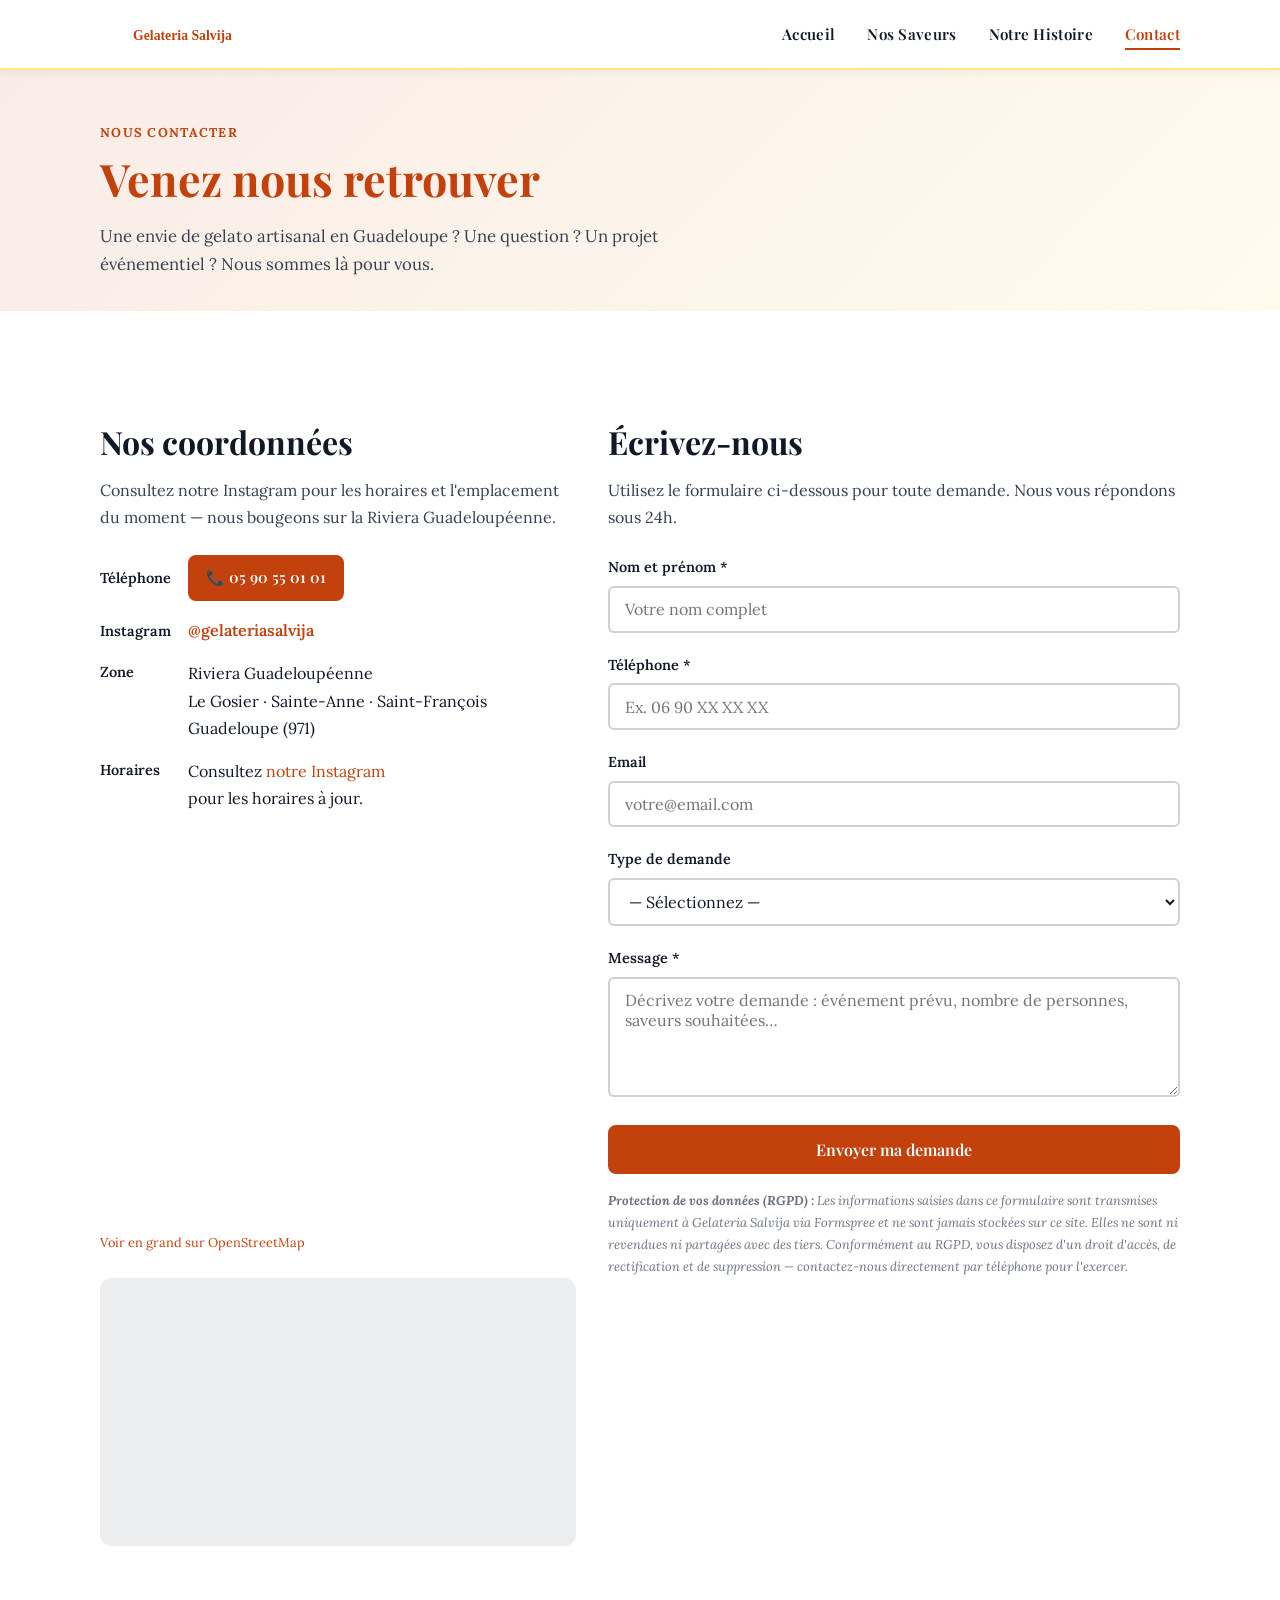
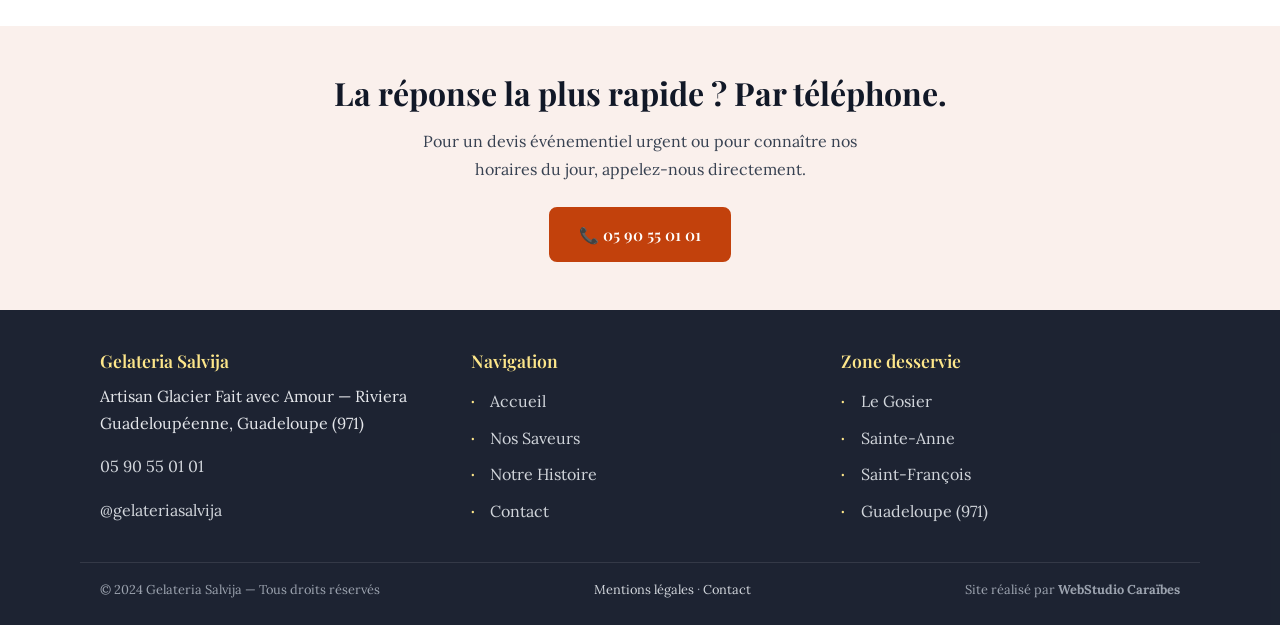
==== contact.html @ 95bf2214 "Gelateria Salvija site — HTML/CSS/assets - Correct site content extracted from WebBuilder deliverabl" ====
<!DOCTYPE html>
<html lang="fr">
<head>
  <meta charset="UTF-8">
  <meta name="viewport" content="width=device-width, initial-scale=1.0">
  <title>Contact — Gelateria Salvija | Gelato Artisanal Guadeloupe</title>
  <meta name="description" content="Contactez Gelateria Salvija pour une visite, un devis événementiel ou toute question. Appelez le 05 90 55 01 01 — Riviera Guadeloupéenne.">
  <link rel="canonical" href="https://gelateria-salvija.pages.dev/contact.html">
  <meta name="robots" content="index, follow">

  <!-- Open Graph -->
  <meta property="og:type" content="website">
  <meta property="og:site_name" content="Gelateria Salvija">
  <meta property="og:url" content="https://gelateria-salvija.pages.dev/contact.html">
  <meta property="og:title" content="Contact — Gelateria Salvija | Gelato Artisanal Guadeloupe">
  <meta property="og:description" content="Contactez Gelateria Salvija pour une visite, un devis événementiel ou toute question. Appelez le 05 90 55 01 01.">
  <meta property="og:image" content="https://gelateria-salvija.pages.dev/assets/og-placeholder.svg">
  <meta property="og:locale" content="fr_FR">

  <!-- Twitter Card -->
  <meta name="twitter:card" content="summary_large_image">
  <meta name="twitter:title" content="Contact — Gelateria Salvija | Gelato Artisanal Guadeloupe">
  <meta name="twitter:description" content="Contactez Gelateria Salvija pour une visite ou un devis événementiel.">
  <meta name="twitter:image" content="https://gelateria-salvija.pages.dev/assets/og-placeholder.svg">

  <!-- PWA -->
  <link rel="manifest" href="/manifest.webmanifest">
  <meta name="theme-color" content="#C2410C">

  <link rel="stylesheet" href="/assets/style.css">
</head>
<body>

  <header>
    <div class="header-inner">
      <a href="/" class="logo-link" aria-label="Gelateria Salvija — Accueil">
        <img src="/assets/logo.svg" alt="Gelateria Salvija" width="200" height="44">
      </a>
      <nav aria-label="Navigation principale">
        <ul>
          <li><a href="/">Accueil</a></li>
          <li><a href="/saveurs.html">Nos Saveurs</a></li>
          <li><a href="/a-propos.html">Notre Histoire</a></li>
          <li><a href="/contact.html" aria-current="page">Contact</a></li>
        </ul>
      </nav>
    </div>
  </header>

  <main>

    <!-- Page Hero -->
    <section class="page-hero" aria-labelledby="contact-h1">
      <div class="container">
        <p class="section-tag">Nous contacter</p>
        <h1 id="contact-h1">Venez nous retrouver</h1>
        <p style="max-width:620px; font-size:1.05rem; color:#374151; margin-top:1rem;">Une envie de gelato artisanal en Guadeloupe ? Une question ? Un projet événementiel ? Nous sommes là pour vous.</p>
      </div>
    </section>

    <!-- Contact principal -->
    <section aria-labelledby="coordonnees-h2">
      <div class="container">
        <div class="contact-grid">

          <!-- Infos -->
          <div class="contact-info">
            <h2 id="coordonnees-h2">Nos coordonnées</h2>
            <p style="color:#374151; margin-bottom:1.5rem;">Consultez notre Instagram pour les horaires et l'emplacement du moment — nous bougeons sur la Riviera Guadeloupéenne.</p>

            <div class="contact-item">
              <span class="contact-label">Téléphone</span>
              <a href="tel:0590550101" class="btn btn-primary" style="padding:0.5rem 1rem; font-size:0.95rem;">📞 05 90 55 01 01</a>
            </div>

            <div class="contact-item" style="margin-top:1rem;">
              <span class="contact-label">Instagram</span>
              <a href="https://www.instagram.com/gelateriasalvija/" rel="noopener nofollow" target="_blank" style="font-weight:600;">@gelateriasalvija</a>
            </div>

            <div class="contact-item" style="margin-top:1rem; align-items:flex-start;">
              <span class="contact-label">Zone</span>
              <span>Riviera Guadeloupéenne<br>Le Gosier · Sainte-Anne · Saint-François<br>Guadeloupe (971)</span>
            </div>

            <div class="contact-item" style="margin-top:1rem; align-items:flex-start;">
              <span class="contact-label">Horaires</span>
              <span>Consultez <a href="https://www.instagram.com/gelateriasalvija/" rel="noopener nofollow" target="_blank">notre Instagram</a><br>pour les horaires à jour.</span>
            </div>

            <!-- Map -->
            <div class="map-container" style="margin-top:2rem;">
              <iframe
                src="https://www.openstreetmap.org/export/embed.html?bbox=-61.45%2C16.17%2C-61.28%2C16.30&layer=mapnik"
                title="Carte Riviera Guadeloupéenne — Gelateria Salvija"
                loading="lazy"
                allowfullscreen
                aria-label="Carte OpenStreetMap centrée sur la Riviera Guadeloupéenne"
              ></iframe>
            </div>
            <p style="font-size:0.8rem; color:#9CA3AF; margin-top:0.5rem;">
              <a href="https://www.openstreetmap.org/#map=12/16.235/-61.370" rel="noopener nofollow" target="_blank">Voir en grand sur OpenStreetMap</a>
            </p>

            <div class="visual-placeholder" data-slot="contact-1" data-aspect="16:9" data-tone="muted" role="presentation" style="margin-top:1.5rem;"></div>
          </div>

          <!-- Formulaire -->
          <div>
            <h2>Écrivez-nous</h2>
            <p style="color:#374151; margin-bottom:1.5rem;">Utilisez le formulaire ci-dessous pour toute demande. Nous vous répondons sous 24h.</p>

            <form action="https://formspree.io/f/{ID_PLACEHOLDER}" method="POST" novalidate>
              <div class="form-group">
                <label for="nom">Nom et prénom <span aria-hidden="true">*</span></label>
                <input type="text" id="nom" name="nom" autocomplete="name" required placeholder="Votre nom complet">
              </div>

              <div class="form-group">
                <label for="telephone">Téléphone <span aria-hidden="true">*</span></label>
                <input type="tel" id="telephone" name="telephone" autocomplete="tel" required placeholder="Ex. 06 90 XX XX XX">
              </div>

              <div class="form-group">
                <label for="email">Email</label>
                <input type="email" id="email" name="email" autocomplete="email" placeholder="votre@email.com">
              </div>

              <div class="form-group">
                <label for="type-demande">Type de demande</label>
                <select id="type-demande" name="type_demande">
                  <option value="">— Sélectionnez —</option>
                  <option value="visite">Visite &amp; dégustation</option>
                  <option value="evenementiel">Devis événementiel</option>
                  <option value="information">Renseignement général</option>
                  <option value="autre">Autre</option>
                </select>
              </div>

              <div class="form-group">
                <label for="message">Message <span aria-hidden="true">*</span></label>
                <textarea id="message" name="message" required placeholder="Décrivez votre demande : événement prévu, nombre de personnes, saveurs souhaitées…"></textarea>
              </div>

              <button type="submit" class="btn btn-primary" style="width:100%;">Envoyer ma demande</button>

              <p class="rgpd-note">
                <strong>Protection de vos données (RGPD) :</strong> Les informations saisies dans ce formulaire sont transmises uniquement à Gelateria Salvija via Formspree et ne sont jamais stockées sur ce site. Elles ne sont ni revendues ni partagées avec des tiers. Conformément au RGPD, vous disposez d'un droit d'accès, de rectification et de suppression — contactez-nous directement par téléphone pour l'exercer.
              </p>
            </form>
          </div>

        </div>
      </div>
    </section>

    <!-- CTA téléphone -->
    <section style="text-align:center; background: color-mix(in srgb, var(--color-primary) 8%, var(--color-bg)); padding: 3rem 0;">
      <div class="container">
        <h2>La réponse la plus rapide ? Par téléphone.</h2>
        <p style="max-width:480px; margin:0 auto 1.5rem; color:#374151;">Pour un devis événementiel urgent ou pour connaître nos horaires du jour, appelez-nous directement.</p>
        <a href="tel:0590550101" class="btn btn-primary">📞 05 90 55 01 01</a>
      </div>
    </section>

  </main>

  <footer>
    <div class="footer-inner">
      <div>
        <h3>Gelateria Salvija</h3>
        <p>Artisan Glacier Fait avec Amour — Riviera Guadeloupéenne, Guadeloupe (971)</p>
        <p style="margin-top:0.75rem;"><a href="tel:0590550101">05 90 55 01 01</a></p>
        <p><a href="https://www.instagram.com/gelateriasalvija/" rel="noopener nofollow" target="_blank">@gelateriasalvija</a></p>
      </div>
      <div>
        <h3>Navigation</h3>
        <ul>
          <li><a href="/">Accueil</a></li>
          <li><a href="/saveurs.html">Nos Saveurs</a></li>
          <li><a href="/a-propos.html">Notre Histoire</a></li>
          <li><a href="/contact.html">Contact</a></li>
        </ul>
      </div>
      <div>
        <h3>Zone desservie</h3>
        <ul>
          <li>Le Gosier</li>
          <li>Sainte-Anne</li>
          <li>Saint-François</li>
          <li>Guadeloupe (971)</li>
        </ul>
      </div>
    </div>
    <div class="footer-bottom">
      <span>© 2024 Gelateria Salvija — Tous droits réservés</span>
      <span><a href="/mentions-legales.html">Mentions légales</a> · <a href="/contact.html">Contact</a></span>
      <span>Site réalisé par <strong>WebStudio Caraïbes</strong></span>
    </div>
  </footer>

</body>
</html>
---- assets/style.css ----
@import url('https://fonts.googleapis.com/css2?family=Playfair+Display:wght@400;600;700&family=Lora:wght@400;500&display=swap');
@import url('tokens.css');

/* ===== Reset & Base ===== */
*, *::before, *::after { box-sizing: border-box; margin: 0; padding: 0; }

html { font-size: 16px; scroll-behavior: smooth; }

body {
  font-family: var(--font-body);
  color: var(--color-text);
  background: var(--color-bg);
  line-height: 1.7;
}

img { max-width: 100%; display: block; }
a { color: var(--color-primary); text-decoration: none; }
a:hover { text-decoration: underline; }
a:focus-visible { outline: 3px solid var(--color-primary); outline-offset: 3px; border-radius: 2px; }

/* ===== Visual Placeholder ===== */
.visual-placeholder {
  display: block;
  width: 100%;
  border-radius: 12px;
  aspect-ratio: 16 / 9;
  background:
    linear-gradient(
      135deg,
      color-mix(in srgb, var(--color-primary) 22%, var(--color-bg)) 0%,
      color-mix(in srgb, var(--color-primary) 10%, var(--color-bg)) 55%,
      color-mix(in srgb, var(--color-secondary) 18%, var(--color-bg)) 100%
    );
}
.visual-placeholder[data-aspect="4:3"]  { aspect-ratio: 4 / 3; }
.visual-placeholder[data-aspect="1:1"]  { aspect-ratio: 1 / 1; }
.visual-placeholder[data-aspect="3:4"]  { aspect-ratio: 3 / 4; }
.visual-placeholder[data-aspect="21:9"] { aspect-ratio: 21 / 9; }

.visual-placeholder[data-tone="secondary"] {
  background:
    linear-gradient(
      135deg,
      color-mix(in srgb, var(--color-secondary) 22%, var(--color-bg)) 0%,
      color-mix(in srgb, var(--color-secondary) 10%, var(--color-bg)) 55%,
      color-mix(in srgb, var(--color-primary) 16%, var(--color-bg)) 100%
    );
}
.visual-placeholder[data-tone="accent"] {
  background:
    linear-gradient(
      135deg,
      color-mix(in srgb, var(--color-accent, var(--color-primary)) 22%, var(--color-bg)) 0%,
      color-mix(in srgb, var(--color-primary) 12%, var(--color-bg)) 60%,
      color-mix(in srgb, var(--color-secondary) 16%, var(--color-bg)) 100%
    );
}
.visual-placeholder[data-tone="muted"] {
  background: color-mix(in srgb, var(--color-text) 8%, var(--color-bg));
}

/* ===== Typography ===== */
h1, h2, h3, h4 { font-family: var(--font-display); line-height: 1.2; }

h1 { font-size: clamp(1.8rem, 5vw, 2.8rem); font-weight: 700; color: var(--color-primary); }
h2 { font-size: clamp(1.4rem, 4vw, 2rem); font-weight: 700; color: var(--color-text); margin-bottom: 1rem; }
h3 { font-size: clamp(1.1rem, 3vw, 1.4rem); font-weight: 600; color: var(--color-primary); margin-bottom: 0.5rem; }
h4 { font-size: 1rem; font-weight: 600; color: var(--color-text); margin-bottom: 0.4rem; }

p { margin-bottom: 1rem; }
p:last-child { margin-bottom: 0; }

ul { list-style: none; padding: 0; }
ul li { padding: 0.3rem 0; padding-left: 1.2rem; position: relative; }
ul li::before { content: "·"; position: absolute; left: 0; color: var(--color-primary); font-weight: 700; }

blockquote {
  border-left: 4px solid var(--color-secondary);
  padding: 1rem 1.2rem;
  margin: 1.5rem 0;
  background: color-mix(in srgb, var(--color-secondary) 15%, var(--color-bg));
  border-radius: 0 8px 8px 0;
  font-style: italic;
  color: #374151;
}
blockquote p { margin-bottom: 0; }
blockquote + p { margin-top: 0.5rem; font-size: 0.9rem; color: #6B7280; }

/* ===== Layout ===== */
.container { width: 100%; max-width: 1120px; margin: 0 auto; padding: 0 1.25rem; }

section { padding: 3.5rem 0; }

/* ===== Header & Navigation ===== */
header {
  position: sticky;
  top: 0;
  z-index: 100;
  background: var(--color-bg);
  border-bottom: 2px solid var(--color-secondary);
  box-shadow: 0 2px 8px rgba(0,0,0,0.06);
}

.header-inner {
  display: flex;
  align-items: center;
  justify-content: space-between;
  padding: 0.75rem 1.25rem;
  max-width: 1120px;
  margin: 0 auto;
}

.logo-link { display: flex; align-items: center; }
.logo-link img { height: 44px; width: auto; }

nav[aria-label="Navigation principale"] ul {
  display: flex;
  gap: 2rem;
  list-style: none;
}
nav[aria-label="Navigation principale"] ul li { padding: 0; }
nav[aria-label="Navigation principale"] ul li::before { display: none; }
nav[aria-label="Navigation principale"] a {
  font-family: var(--font-display);
  font-weight: 600;
  font-size: 0.95rem;
  color: var(--color-text);
  letter-spacing: 0.02em;
  padding: 0.3rem 0;
  border-bottom: 2px solid transparent;
  transition: color 0.2s, border-color 0.2s;
}
nav[aria-label="Navigation principale"] a:hover,
nav[aria-label="Navigation principale"] a[aria-current="page"] {
  color: var(--color-primary);
  border-bottom-color: var(--color-primary);
  text-decoration: none;
}

/* ===== Hero ===== */
.hero {
  padding: 3rem 0 2.5rem;
  background: linear-gradient(
    160deg,
    color-mix(in srgb, var(--color-secondary) 20%, var(--color-bg)) 0%,
    var(--color-bg) 60%
  );
}
.hero-content { max-width: 700px; }
.hero h1 { margin-bottom: 1.25rem; }
.hero-meta {
  display: flex;
  align-items: center;
  gap: 0.75rem;
  margin-bottom: 1.25rem;
  flex-wrap: wrap;
}
.hero-badge {
  display: inline-flex;
  align-items: center;
  gap: 0.4rem;
  background: var(--color-secondary);
  color: var(--color-text);
  padding: 0.35rem 0.9rem;
  border-radius: 999px;
  font-size: 0.88rem;
  font-weight: 600;
}
.hero p { font-size: 1.05rem; color: #374151; margin-bottom: 1.5rem; }
.hero .cta-group { display: flex; flex-direction: column; gap: 0.75rem; }

/* ===== Buttons ===== */
.btn {
  display: inline-block;
  padding: 0.75rem 1.75rem;
  border-radius: 8px;
  font-family: var(--font-display);
  font-weight: 600;
  font-size: 1rem;
  cursor: pointer;
  border: 2px solid transparent;
  transition: background 0.2s, color 0.2s, border-color 0.2s;
  text-align: center;
}
.btn-primary {
  background: var(--color-primary);
  color: #fff;
  border-color: var(--color-primary);
}
.btn-primary:hover { background: #a33309; border-color: #a33309; text-decoration: none; color: #fff; }
.btn-secondary {
  background: transparent;
  color: var(--color-primary);
  border-color: var(--color-primary);
}
.btn-secondary:hover { background: var(--color-primary); color: #fff; text-decoration: none; }

/* ===== Cards grid ===== */
.cards-grid {
  display: grid;
  grid-template-columns: 1fr;
  gap: 1.5rem;
  margin-top: 2rem;
}

.card {
  background: var(--color-bg);
  border: 1px solid color-mix(in srgb, var(--color-text) 10%, var(--color-bg));
  border-radius: 12px;
  padding: 1.5rem;
  box-shadow: 0 2px 8px rgba(0,0,0,0.06);
}
.card h3 { margin-bottom: 0.75rem; }

/* ===== Section titles ===== */
.section-header { margin-bottom: 2rem; }
.section-tag {
  display: inline-block;
  font-size: 0.8rem;
  font-weight: 700;
  text-transform: uppercase;
  letter-spacing: 0.1em;
  color: var(--color-primary);
  margin-bottom: 0.5rem;
}

/* ===== Highlight band ===== */
.band {
  background: linear-gradient(
    135deg,
    color-mix(in srgb, var(--color-secondary) 30%, var(--color-bg)) 0%,
    color-mix(in srgb, var(--color-primary) 8%, var(--color-bg)) 100%
  );
  padding: 3rem 0;
}

/* ===== Steps ===== */
.steps { display: flex; flex-direction: column; gap: 1.5rem; margin-top: 2rem; }
.step { display: flex; gap: 1.25rem; align-items: flex-start; }
.step-num {
  flex-shrink: 0;
  width: 2.5rem;
  height: 2.5rem;
  border-radius: 50%;
  background: var(--color-primary);
  color: #fff;
  font-family: var(--font-display);
  font-weight: 700;
  font-size: 1rem;
  display: flex;
  align-items: center;
  justify-content: center;
}
.step-body h3 { margin-bottom: 0.3rem; font-size: 1rem; }
.step-body p { font-size: 0.95rem; color: #374151; margin: 0; }

/* ===== Reviews ===== */
.reviews-grid { display: grid; grid-template-columns: 1fr; gap: 1.25rem; margin-top: 2rem; }
.review-card {
  background: var(--color-bg);
  border: 1px solid color-mix(in srgb, var(--color-secondary) 50%, transparent);
  border-radius: 10px;
  padding: 1.25rem;
  box-shadow: 0 1px 4px rgba(0,0,0,0.05);
}
.review-stars { display: flex; gap: 3px; margin-bottom: 0.5rem; }
.star { fill: #F59E0B; }
.review-text { font-style: italic; font-size: 0.95rem; margin-bottom: 0.75rem; color: #374151; }
.review-author { font-size: 0.85rem; font-weight: 600; color: #6B7280; }

/* ===== FAQ ===== */
.faq-list { display: flex; flex-direction: column; gap: 1rem; margin-top: 2rem; }
.faq-item {
  border: 1px solid color-mix(in srgb, var(--color-text) 12%, var(--color-bg));
  border-radius: 8px;
  overflow: hidden;
}
.faq-q {
  padding: 1rem 1.25rem;
  font-family: var(--font-display);
  font-weight: 600;
  font-size: 1rem;
  color: var(--color-text);
  background: color-mix(in srgb, var(--color-secondary) 10%, var(--color-bg));
}
.faq-a {
  padding: 1rem 1.25rem;
  font-size: 0.95rem;
  color: #374151;
  border-top: 1px solid color-mix(in srgb, var(--color-text) 10%, var(--color-bg));
}

/* ===== Contact / Forms ===== */
.contact-grid { display: grid; grid-template-columns: 1fr; gap: 2rem; margin-top: 2rem; }
.contact-info h3 { margin-bottom: 1rem; }
.contact-item {
  display: flex;
  align-items: baseline;
  gap: 0.5rem;
  margin-bottom: 0.75rem;
}
.contact-label { font-weight: 600; min-width: 80px; font-size: 0.9rem; }

.map-container { border-radius: 12px; overflow: hidden; margin-top: 1.5rem; }
.map-container iframe { display: block; width: 100%; height: 300px; border: 0; }

.form-group { margin-bottom: 1.25rem; }
.form-group label { display: block; font-weight: 600; font-size: 0.9rem; margin-bottom: 0.4rem; }
.form-group input,
.form-group select,
.form-group textarea {
  width: 100%;
  padding: 0.7rem 0.9rem;
  border: 2px solid color-mix(in srgb, var(--color-text) 20%, var(--color-bg));
  border-radius: 6px;
  font-family: var(--font-body);
  font-size: 1rem;
  color: var(--color-text);
  background: var(--color-bg);
  transition: border-color 0.2s;
}
.form-group input:focus,
.form-group select:focus,
.form-group textarea:focus {
  outline: none;
  border-color: var(--color-primary);
}
.form-group textarea { resize: vertical; min-height: 120px; }
.rgpd-note { font-size: 0.8rem; color: #6B7280; margin-top: 1rem; font-style: italic; }

/* ===== Footer ===== */
footer {
  background: color-mix(in srgb, var(--color-text) 95%, transparent);
  color: #E5E7EB;
  padding: 2.5rem 0 1.5rem;
}
.footer-inner {
  max-width: 1120px;
  margin: 0 auto;
  padding: 0 1.25rem;
  display: grid;
  grid-template-columns: 1fr;
  gap: 2rem;
}
footer h3 { color: var(--color-secondary); font-size: 1.1rem; margin-bottom: 0.75rem; }
footer a { color: #D1D5DB; }
footer a:hover { color: var(--color-secondary); }
footer ul li::before { color: var(--color-secondary); }
footer ul li { color: #D1D5DB; }
.footer-bottom {
  max-width: 1120px;
  margin: 2rem auto 0;
  padding: 1rem 1.25rem 0;
  border-top: 1px solid rgba(255,255,255,0.1);
  display: flex;
  flex-direction: column;
  gap: 0.5rem;
  font-size: 0.8rem;
  color: #9CA3AF;
}

/* ===== Page Hero (inner pages) ===== */
.page-hero {
  background: linear-gradient(
    135deg,
    color-mix(in srgb, var(--color-primary) 10%, var(--color-bg)) 0%,
    color-mix(in srgb, var(--color-secondary) 15%, var(--color-bg)) 100%
  );
  padding: 3rem 0 2rem;
}

/* ===== Saveurs specific ===== */
.saveurs-category { margin-bottom: 2.5rem; }
.saveur-tag {
  display: inline-block;
  background: var(--color-secondary);
  color: var(--color-text);
  padding: 0.2rem 0.75rem;
  border-radius: 999px;
  font-size: 0.78rem;
  font-weight: 700;
  text-transform: uppercase;
  letter-spacing: 0.05em;
  margin-bottom: 0.75rem;
}
.bestseller {
  display: inline-block;
  background: var(--color-primary);
  color: #fff;
  font-size: 0.72rem;
  font-weight: 700;
  padding: 0.1rem 0.5rem;
  border-radius: 4px;
  margin-left: 0.4rem;
  vertical-align: middle;
}

/* ===== Tablet ===== */
@media (min-width: 640px) {
  .hero .cta-group { flex-direction: row; }
  .cards-grid { grid-template-columns: repeat(2, 1fr); }
  .reviews-grid { grid-template-columns: repeat(2, 1fr); }
  .footer-inner { grid-template-columns: repeat(2, 1fr); }
  .steps { flex-direction: column; }
}

/* ===== Desktop ===== */
@media (min-width: 1024px) {
  section { padding: 5rem 0; }
  .hero { padding: 5rem 0 4rem; }
  .cards-grid { grid-template-columns: repeat(3, 1fr); }
  .reviews-grid { grid-template-columns: repeat(3, 1fr); }
  .contact-grid { grid-template-columns: 1fr 1.2fr; }
  .footer-inner { grid-template-columns: repeat(3, 1fr); }
  .footer-bottom { flex-direction: row; justify-content: space-between; }
  .map-container iframe { height: 380px; }
  .steps { display: grid; grid-template-columns: repeat(3, 1fr); }
  .step { flex-direction: column; align-items: center; text-align: center; }
}
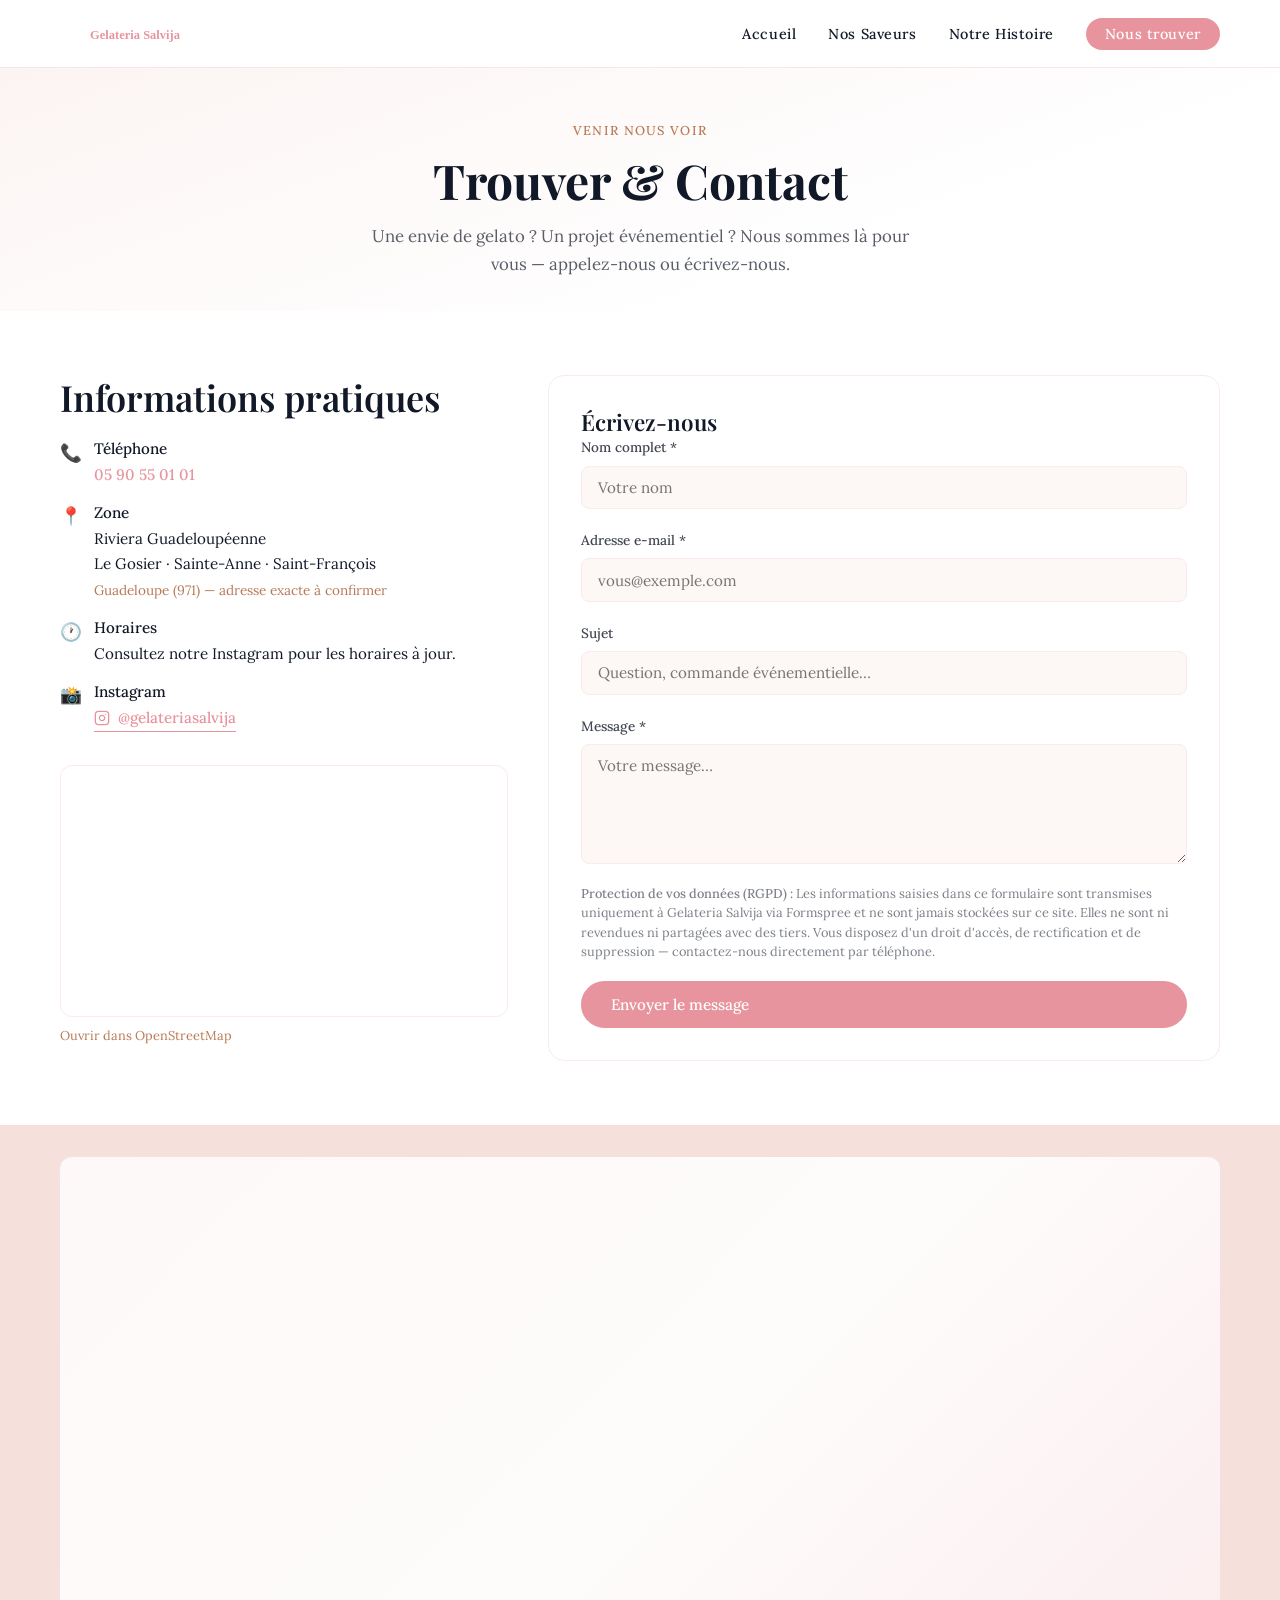
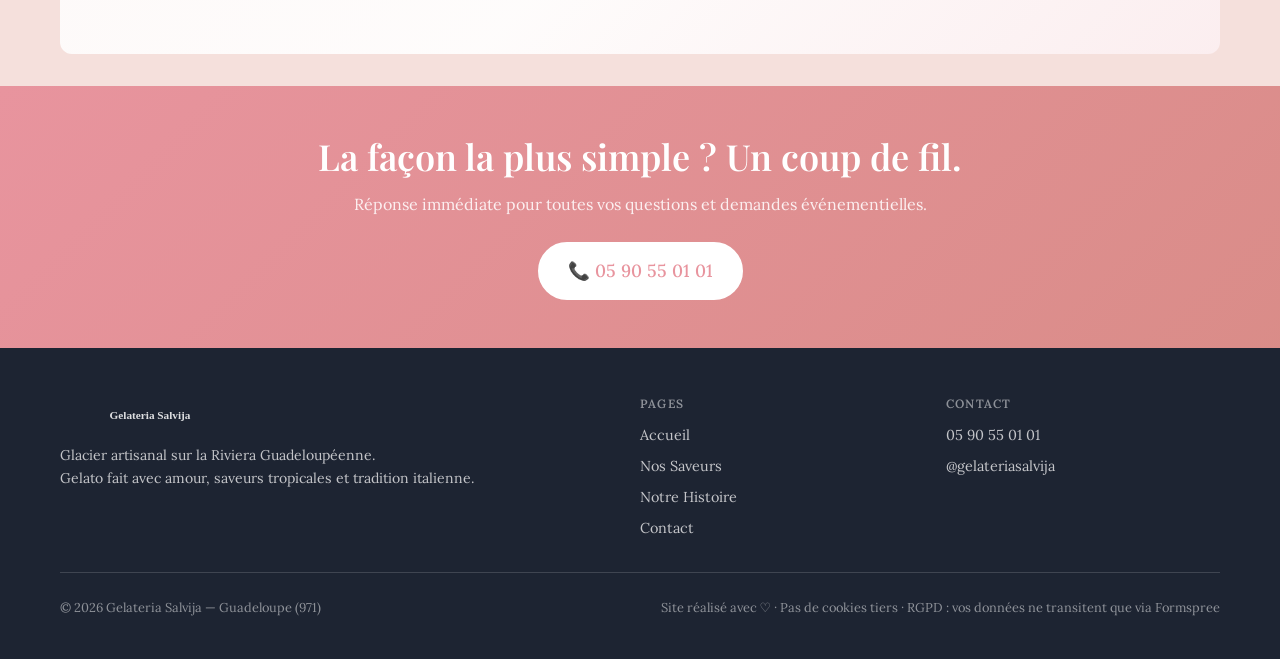
==== commit e128b639: "Déploie refonte DA rose poudré — Gelateria Salvija - Palette rose/pink: #E8949E (primary), #F5E0DC (" ====
--- a/contact.html
+++ b/contact.html
@@ -3,150 +3,195 @@
 <head>
   <meta charset="UTF-8">
   <meta name="viewport" content="width=device-width, initial-scale=1.0">
-  <title>Contact — Gelateria Salvija | Gelato Artisanal Guadeloupe</title>
-  <meta name="description" content="Contactez Gelateria Salvija pour une visite, un devis événementiel ou toute question. Appelez le 05 90 55 01 01 — Riviera Guadeloupéenne.">
+  <title>Trouver & Contact — Gelateria Salvija | Glacier Artisanal Riviera Guadeloupe</title>
+  <meta name="description" content="Retrouvez Gelateria Salvija sur la Riviera Guadeloupéenne. Téléphone : 05 90 55 01 01. Contactez-nous pour une visite ou un événement.">
+  <meta name="robots" content="index, follow">
   <link rel="canonical" href="https://gelateria-salvija.pages.dev/contact.html">
-  <meta name="robots" content="index, follow">
 
   <!-- Open Graph -->
   <meta property="og:type" content="website">
+  <meta property="og:url" content="https://gelateria-salvija.pages.dev/contact.html">
+  <meta property="og:title" content="Trouver & Contact — Gelateria Salvija">
+  <meta property="og:description" content="Retrouvez Gelateria Salvija sur la Riviera Guadeloupéenne. Téléphone : 05 90 55 01 01.">
+  <meta property="og:image" content="/assets/og-placeholder.svg">
+  <meta property="og:locale" content="fr_FR">
   <meta property="og:site_name" content="Gelateria Salvija">
-  <meta property="og:url" content="https://gelateria-salvija.pages.dev/contact.html">
-  <meta property="og:title" content="Contact — Gelateria Salvija | Gelato Artisanal Guadeloupe">
-  <meta property="og:description" content="Contactez Gelateria Salvija pour une visite, un devis événementiel ou toute question. Appelez le 05 90 55 01 01.">
-  <meta property="og:image" content="https://gelateria-salvija.pages.dev/assets/og-placeholder.svg">
-  <meta property="og:locale" content="fr_FR">
 
   <!-- Twitter Card -->
   <meta name="twitter:card" content="summary_large_image">
-  <meta name="twitter:title" content="Contact — Gelateria Salvija | Gelato Artisanal Guadeloupe">
-  <meta name="twitter:description" content="Contactez Gelateria Salvija pour une visite ou un devis événementiel.">
-  <meta name="twitter:image" content="https://gelateria-salvija.pages.dev/assets/og-placeholder.svg">
+  <meta name="twitter:title" content="Trouver & Contact — Gelateria Salvija">
+  <meta name="twitter:description" content="Retrouvez Gelateria Salvija sur la Riviera Guadeloupéenne. Téléphone : 05 90 55 01 01.">
+  <meta name="twitter:image" content="/assets/og-placeholder.svg">
 
   <!-- PWA -->
   <link rel="manifest" href="/manifest.webmanifest">
-  <meta name="theme-color" content="#C2410C">
+  <meta name="theme-color" content="#E8949E">
 
   <link rel="stylesheet" href="/assets/style.css">
 </head>
 <body>
-
-  <header>
-    <div class="header-inner">
-      <a href="/" class="logo-link" aria-label="Gelateria Salvija — Accueil">
-        <img src="/assets/logo.svg" alt="Gelateria Salvija" width="200" height="44">
+  <a class="skip-link" href="#main-content">Aller au contenu principal</a>
+
+  <header class="site-header" role="banner">
+    <div class="container">
+      <a href="/" class="site-logo" aria-label="Gelateria Salvija — Accueil">
+        <img src="/assets/logo.svg" alt="Gelateria Salvija" width="200" height="40">
       </a>
-      <nav aria-label="Navigation principale">
+      <nav class="site-nav" aria-label="Navigation principale">
         <ul>
           <li><a href="/">Accueil</a></li>
           <li><a href="/saveurs.html">Nos Saveurs</a></li>
-          <li><a href="/a-propos.html">Notre Histoire</a></li>
-          <li><a href="/contact.html" aria-current="page">Contact</a></li>
+          <li><a href="/notre-histoire.html">Notre Histoire</a></li>
+          <li><a href="/contact.html" aria-current="page" class="nav-cta">Nous trouver</a></li>
         </ul>
       </nav>
+      <button class="menu-toggle" aria-expanded="false" aria-controls="mobile-nav" aria-label="Ouvrir le menu">
+        <span></span><span></span><span></span>
+      </button>
     </div>
+    <nav class="mobile-nav" id="mobile-nav" aria-label="Navigation mobile">
+      <ul>
+        <li><a href="/">Accueil</a></li>
+        <li><a href="/saveurs.html">Nos Saveurs</a></li>
+        <li><a href="/notre-histoire.html">Notre Histoire</a></li>
+        <li><a href="/contact.html" aria-current="page">Nous trouver</a></li>
+        <li><a href="tel:0590550101" class="nav-cta">05 90 55 01 01</a></li>
+      </ul>
+    </nav>
   </header>
 
-  <main>
-
-    <!-- Page Hero -->
-    <section class="page-hero" aria-labelledby="contact-h1">
-      <div class="container">
-        <p class="section-tag">Nous contacter</p>
-        <h1 id="contact-h1">Venez nous retrouver</h1>
-        <p style="max-width:620px; font-size:1.05rem; color:#374151; margin-top:1rem;">Une envie de gelato artisanal en Guadeloupe ? Une question ? Un projet événementiel ? Nous sommes là pour vous.</p>
-      </div>
-    </section>
-
-    <!-- Contact principal -->
-    <section aria-labelledby="coordonnees-h2">
+  <main id="main-content">
+
+    <!-- Page hero -->
+    <section class="page-hero" aria-labelledby="contact-heading">
+      <div class="container">
+        <span class="section-eyebrow">Venir nous voir</span>
+        <h1 id="contact-heading">Trouver &amp; Contact</h1>
+        <p>Une envie de gelato ? Un projet événementiel ? Nous sommes là pour vous — appelez-nous ou écrivez-nous.</p>
+      </div>
+    </section>
+
+    <!-- Contact grid -->
+    <section class="section" aria-labelledby="infos-heading">
       <div class="container">
         <div class="contact-grid">
 
-          <!-- Infos -->
-          <div class="contact-info">
-            <h2 id="coordonnees-h2">Nos coordonnées</h2>
-            <p style="color:#374151; margin-bottom:1.5rem;">Consultez notre Instagram pour les horaires et l'emplacement du moment — nous bougeons sur la Riviera Guadeloupéenne.</p>
-
-            <div class="contact-item">
-              <span class="contact-label">Téléphone</span>
-              <a href="tel:0590550101" class="btn btn-primary" style="padding:0.5rem 1rem; font-size:0.95rem;">📞 05 90 55 01 01</a>
+          <!-- Info + carte -->
+          <div>
+            <div class="contact-info" style="margin-bottom:2rem;">
+              <h2 id="infos-heading">Informations pratiques</h2>
+              <ul style="margin-top:1rem;">
+                <li>
+                  <span aria-hidden="true">📞</span>
+                  <div>
+                    <strong>Téléphone</strong><br>
+                    <a href="tel:0590550101" style="color:var(--color-primary); font-weight:500;">05 90 55 01 01</a>
+                  </div>
+                </li>
+                <li>
+                  <span aria-hidden="true">📍</span>
+                  <div>
+                    <strong>Zone</strong><br>
+                    Riviera Guadeloupéenne<br>
+                    Le Gosier · Sainte-Anne · Saint-François<br>
+                    <span style="font-size:0.85rem; color:var(--color-accent);">Guadeloupe (971) — adresse exacte à confirmer</span>
+                  </div>
+                </li>
+                <li>
+                  <span aria-hidden="true">🕐</span>
+                  <div>
+                    <strong>Horaires</strong><br>
+                    Consultez notre Instagram pour les horaires à jour.
+                  </div>
+                </li>
+                <li>
+                  <span aria-hidden="true">📸</span>
+                  <div>
+                    <strong>Instagram</strong><br>
+                    <a href="https://www.instagram.com/gelateriasalvija/" class="instagram-link" target="_blank" rel="noopener noreferrer" aria-label="Voir le profil Instagram de Gelateria Salvija">
+                      <svg xmlns="http://www.w3.org/2000/svg" width="16" height="16" viewBox="0 0 24 24" fill="none" stroke="currentColor" stroke-width="2" stroke-linecap="round" stroke-linejoin="round" aria-hidden="true">
+                        <rect x="2" y="2" width="20" height="20" rx="5" ry="5"/><path d="M16 11.37A4 4 0 1 1 12.63 8 4 4 0 0 1 16 11.37z"/><line x1="17.5" y1="6.5" x2="17.51" y2="6.5"/>
+                      </svg>
+                      @gelateriasalvija
+                    </a>
+                  </div>
+                </li>
+              </ul>
             </div>
 
-            <div class="contact-item" style="margin-top:1rem;">
-              <span class="contact-label">Instagram</span>
-              <a href="https://www.instagram.com/gelateriasalvija/" rel="noopener nofollow" target="_blank" style="font-weight:600;">@gelateriasalvija</a>
-            </div>
-
-            <div class="contact-item" style="margin-top:1rem; align-items:flex-start;">
-              <span class="contact-label">Zone</span>
-              <span>Riviera Guadeloupéenne<br>Le Gosier · Sainte-Anne · Saint-François<br>Guadeloupe (971)</span>
-            </div>
-
-            <div class="contact-item" style="margin-top:1rem; align-items:flex-start;">
-              <span class="contact-label">Horaires</span>
-              <span>Consultez <a href="https://www.instagram.com/gelateriasalvija/" rel="noopener nofollow" target="_blank">notre Instagram</a><br>pour les horaires à jour.</span>
-            </div>
-
-            <!-- Map -->
-            <div class="map-container" style="margin-top:2rem;">
+            <!-- OpenStreetMap — centré Riviera Guadeloupéenne (Le Gosier ~16.22°N, -61.49°W) -->
+            <div class="map-wrapper">
               <iframe
-                src="https://www.openstreetmap.org/export/embed.html?bbox=-61.45%2C16.17%2C-61.28%2C16.30&layer=mapnik"
-                title="Carte Riviera Guadeloupéenne — Gelateria Salvija"
+                title="Carte Riviera Guadeloupéenne — Zone Gelateria Salvija"
+                src="https://www.openstreetmap.org/export/embed.html?bbox=-61.55%2C16.18%2C-61.43%2C16.28&amp;layer=mapnik&amp;marker=16.23%2C-61.49"
                 loading="lazy"
                 allowfullscreen
-                aria-label="Carte OpenStreetMap centrée sur la Riviera Guadeloupéenne"
-              ></iframe>
+                aria-label="Carte OpenStreetMap de la Riviera Guadeloupéenne">
+              </iframe>
             </div>
-            <p style="font-size:0.8rem; color:#9CA3AF; margin-top:0.5rem;">
-              <a href="https://www.openstreetmap.org/#map=12/16.235/-61.370" rel="noopener nofollow" target="_blank">Voir en grand sur OpenStreetMap</a>
+            <p style="font-size:0.8rem; margin-top:0.5rem; color:var(--color-accent);">
+              <a href="https://www.openstreetmap.org/?mlat=16.23&amp;mlon=-61.49#map=13/16.23/-61.49" target="_blank" rel="noopener noreferrer" style="color:var(--color-accent);">Ouvrir dans OpenStreetMap</a>
             </p>
-
-            <div class="visual-placeholder" data-slot="contact-1" data-aspect="16:9" data-tone="muted" role="presentation" style="margin-top:1.5rem;"></div>
           </div>
 
-          <!-- Formulaire -->
+          <!-- Formulaire Formspree -->
           <div>
-            <h2>Écrivez-nous</h2>
-            <p style="color:#374151; margin-bottom:1.5rem;">Utilisez le formulaire ci-dessous pour toute demande. Nous vous répondons sous 24h.</p>
-
-            <form action="https://formspree.io/f/{ID_PLACEHOLDER}" method="POST" novalidate>
-              <div class="form-group">
-                <label for="nom">Nom et prénom <span aria-hidden="true">*</span></label>
-                <input type="text" id="nom" name="nom" autocomplete="name" required placeholder="Votre nom complet">
-              </div>
-
-              <div class="form-group">
-                <label for="telephone">Téléphone <span aria-hidden="true">*</span></label>
-                <input type="tel" id="telephone" name="telephone" autocomplete="tel" required placeholder="Ex. 06 90 XX XX XX">
-              </div>
-
-              <div class="form-group">
-                <label for="email">Email</label>
-                <input type="email" id="email" name="email" autocomplete="email" placeholder="votre@email.com">
-              </div>
-
-              <div class="form-group">
-                <label for="type-demande">Type de demande</label>
-                <select id="type-demande" name="type_demande">
-                  <option value="">— Sélectionnez —</option>
-                  <option value="visite">Visite &amp; dégustation</option>
-                  <option value="evenementiel">Devis événementiel</option>
-                  <option value="information">Renseignement général</option>
-                  <option value="autre">Autre</option>
-                </select>
-              </div>
-
-              <div class="form-group">
-                <label for="message">Message <span aria-hidden="true">*</span></label>
-                <textarea id="message" name="message" required placeholder="Décrivez votre demande : événement prévu, nombre de personnes, saveurs souhaitées…"></textarea>
-              </div>
-
-              <button type="submit" class="btn btn-primary" style="width:100%;">Envoyer ma demande</button>
-
-              <p class="rgpd-note">
-                <strong>Protection de vos données (RGPD) :</strong> Les informations saisies dans ce formulaire sont transmises uniquement à Gelateria Salvija via Formspree et ne sont jamais stockées sur ce site. Elles ne sont ni revendues ni partagées avec des tiers. Conformément au RGPD, vous disposez d'un droit d'accès, de rectification et de suppression — contactez-nous directement par téléphone pour l'exercer.
+            <form
+              class="contact-form fade-in"
+              action="https://formspree.io/f/{ID_PLACEHOLDER}"
+              method="POST"
+              aria-labelledby="form-heading"
+              novalidate>
+              <h2 id="form-heading" style="font-size:1.4rem;">Écrivez-nous</h2>
+
+              <div class="form-group">
+                <label for="contact-name">Nom complet <span aria-hidden="true">*</span></label>
+                <input
+                  type="text"
+                  id="contact-name"
+                  name="name"
+                  autocomplete="name"
+                  required
+                  aria-required="true"
+                  placeholder="Votre nom">
+              </div>
+
+              <div class="form-group">
+                <label for="contact-email">Adresse e-mail <span aria-hidden="true">*</span></label>
+                <input
+                  type="email"
+                  id="contact-email"
+                  name="email"
+                  autocomplete="email"
+                  required
+                  aria-required="true"
+                  placeholder="vous@exemple.com">
+              </div>
+
+              <div class="form-group">
+                <label for="contact-sujet">Sujet</label>
+                <input
+                  type="text"
+                  id="contact-sujet"
+                  name="sujet"
+                  placeholder="Question, commande événementielle…">
+              </div>
+
+              <div class="form-group">
+                <label for="contact-message">Message <span aria-hidden="true">*</span></label>
+                <textarea
+                  id="contact-message"
+                  name="message"
+                  required
+                  aria-required="true"
+                  placeholder="Votre message…"></textarea>
+              </div>
+
+              <p class="form-note">
+                <strong>Protection de vos données (RGPD) :</strong> Les informations saisies dans ce formulaire sont transmises uniquement à Gelateria Salvija via Formspree et ne sont jamais stockées sur ce site. Elles ne sont ni revendues ni partagées avec des tiers. Vous disposez d'un droit d'accès, de rectification et de suppression — contactez-nous directement par téléphone.
               </p>
+
+              <button type="submit" class="btn btn--primary" style="width:100%;">Envoyer le message</button>
             </form>
           </div>
 
@@ -154,50 +199,55 @@
       </div>
     </section>
 
+    <!-- Visuel contact optionnel -->
+    <section class="section section--alt" aria-hidden="true" style="padding:2rem 0;">
+      <div class="container">
+        <div class="visual-placeholder" data-slot="contact-1" data-aspect="21:9" data-tone="secondary" role="presentation"></div>
+      </div>
+    </section>
+
     <!-- CTA téléphone -->
-    <section style="text-align:center; background: color-mix(in srgb, var(--color-primary) 8%, var(--color-bg)); padding: 3rem 0;">
-      <div class="container">
-        <h2>La réponse la plus rapide ? Par téléphone.</h2>
-        <p style="max-width:480px; margin:0 auto 1.5rem; color:#374151;">Pour un devis événementiel urgent ou pour connaître nos horaires du jour, appelez-nous directement.</p>
-        <a href="tel:0590550101" class="btn btn-primary">📞 05 90 55 01 01</a>
+    <section class="cta-banner" aria-labelledby="cta-contact-heading">
+      <div class="container">
+        <h2 id="cta-contact-heading">La façon la plus simple ? Un coup de fil.</h2>
+        <p>Réponse immédiate pour toutes vos questions et demandes événementielles.</p>
+        <a href="tel:0590550101" class="btn--cta" style="font-size:1.1rem;">📞 05 90 55 01 01</a>
       </div>
     </section>
 
   </main>
 
-  <footer>
-    <div class="footer-inner">
-      <div>
-        <h3>Gelateria Salvija</h3>
-        <p>Artisan Glacier Fait avec Amour — Riviera Guadeloupéenne, Guadeloupe (971)</p>
-        <p style="margin-top:0.75rem;"><a href="tel:0590550101">05 90 55 01 01</a></p>
-        <p><a href="https://www.instagram.com/gelateriasalvija/" rel="noopener nofollow" target="_blank">@gelateriasalvija</a></p>
-      </div>
-      <div>
-        <h3>Navigation</h3>
-        <ul>
-          <li><a href="/">Accueil</a></li>
-          <li><a href="/saveurs.html">Nos Saveurs</a></li>
-          <li><a href="/a-propos.html">Notre Histoire</a></li>
-          <li><a href="/contact.html">Contact</a></li>
-        </ul>
-      </div>
-      <div>
-        <h3>Zone desservie</h3>
-        <ul>
-          <li>Le Gosier</li>
-          <li>Sainte-Anne</li>
-          <li>Saint-François</li>
-          <li>Guadeloupe (971)</li>
-        </ul>
-      </div>
-    </div>
-    <div class="footer-bottom">
-      <span>© 2024 Gelateria Salvija — Tous droits réservés</span>
-      <span><a href="/mentions-legales.html">Mentions légales</a> · <a href="/contact.html">Contact</a></span>
-      <span>Site réalisé par <strong>WebStudio Caraïbes</strong></span>
+  <footer class="site-footer" role="contentinfo">
+    <div class="container">
+      <div class="footer-grid">
+        <div class="footer-brand">
+          <img src="/assets/logo.svg" alt="Gelateria Salvija" class="footer-logo" width="180" height="36">
+          <p>Glacier artisanal sur la Riviera Guadeloupéenne.<br>Gelato fait avec amour, saveurs tropicales et tradition italienne.</p>
+        </div>
+        <nav class="footer-nav" aria-label="Navigation secondaire">
+          <h4>Pages</h4>
+          <ul>
+            <li><a href="/">Accueil</a></li>
+            <li><a href="/saveurs.html">Nos Saveurs</a></li>
+            <li><a href="/notre-histoire.html">Notre Histoire</a></li>
+            <li><a href="/contact.html">Contact</a></li>
+          </ul>
+        </nav>
+        <nav class="footer-nav" aria-label="Contact et réseaux">
+          <h4>Contact</h4>
+          <ul>
+            <li><a href="tel:0590550101">05 90 55 01 01</a></li>
+            <li><a href="https://www.instagram.com/gelateriasalvija/" target="_blank" rel="noopener noreferrer">@gelateriasalvija</a></li>
+          </ul>
+        </nav>
+      </div>
+      <div class="footer-bottom">
+        <p>&copy; 2026 Gelateria Salvija — Guadeloupe (971)</p>
+        <p>Site réalisé avec ♡ · Pas de cookies tiers · RGPD : vos données ne transitent que via Formspree</p>
+      </div>
     </div>
   </footer>
 
+  <script src="/assets/main.js" defer></script>
 </body>
 </html>
--- a/assets/style.css
+++ b/assets/style.css
@@ -1,24 +1,50 @@
-@import url('https://fonts.googleapis.com/css2?family=Playfair+Display:wght@400;600;700&family=Lora:wght@400;500&display=swap');
-@import url('tokens.css');
-
-/* ===== Reset & Base ===== */
+@import url('https://fonts.googleapis.com/css2?family=Playfair+Display:ital,wght@0,400;0,600;0,700;1,400&family=Lora:ital,wght@0,400;0,500;1,400&display=swap');
+@import './tokens.css';
+
+/* Reset */
 *, *::before, *::after { box-sizing: border-box; margin: 0; padding: 0; }
 
+/* Base */
 html { font-size: 16px; scroll-behavior: smooth; }
-
 body {
   font-family: var(--font-body);
   color: var(--color-text);
-  background: var(--color-bg);
+  background-color: var(--color-bg);
   line-height: 1.7;
-}
-
-img { max-width: 100%; display: block; }
-a { color: var(--color-primary); text-decoration: none; }
-a:hover { text-decoration: underline; }
-a:focus-visible { outline: 3px solid var(--color-primary); outline-offset: 3px; border-radius: 2px; }
-
-/* ===== Visual Placeholder ===== */
+  -webkit-font-smoothing: antialiased;
+}
+
+img { display: block; max-width: 100%; }
+a { color: inherit; text-decoration: none; }
+ul { list-style: none; }
+
+/* Typography */
+h1, h2, h3, h4 {
+  font-family: var(--font-display);
+  line-height: 1.25;
+  color: var(--color-text);
+}
+h1 { font-size: clamp(1.75rem, 5vw, 3rem); font-weight: 700; }
+h2 { font-size: clamp(1.4rem, 3.5vw, 2.25rem); font-weight: 600; }
+h3 { font-size: clamp(1.1rem, 2.5vw, 1.5rem); font-weight: 600; }
+h4 { font-size: 1.1rem; font-weight: 600; }
+p { margin-bottom: 1rem; }
+p:last-child { margin-bottom: 0; }
+em { font-style: italic; }
+strong { font-weight: 500; }
+
+/* Layout */
+.container {
+  width: 100%;
+  max-width: 1200px;
+  margin: 0 auto;
+  padding: 0 1.25rem;
+}
+.section { padding: 4rem 0; }
+.section--alt { background-color: var(--color-secondary); }
+.section--accent { background-color: color-mix(in srgb, var(--color-primary) 12%, var(--color-bg)); }
+
+/* Visual Placeholder */
 .visual-placeholder {
   display: block;
   width: 100%;
@@ -36,7 +62,6 @@
 .visual-placeholder[data-aspect="1:1"]  { aspect-ratio: 1 / 1; }
 .visual-placeholder[data-aspect="3:4"]  { aspect-ratio: 3 / 4; }
 .visual-placeholder[data-aspect="21:9"] { aspect-ratio: 21 / 9; }
-
 .visual-placeholder[data-tone="secondary"] {
   background:
     linear-gradient(
@@ -59,361 +84,668 @@
   background: color-mix(in srgb, var(--color-text) 8%, var(--color-bg));
 }
 
-/* ===== Typography ===== */
-h1, h2, h3, h4 { font-family: var(--font-display); line-height: 1.2; }
-
-h1 { font-size: clamp(1.8rem, 5vw, 2.8rem); font-weight: 700; color: var(--color-primary); }
-h2 { font-size: clamp(1.4rem, 4vw, 2rem); font-weight: 700; color: var(--color-text); margin-bottom: 1rem; }
-h3 { font-size: clamp(1.1rem, 3vw, 1.4rem); font-weight: 600; color: var(--color-primary); margin-bottom: 0.5rem; }
-h4 { font-size: 1rem; font-weight: 600; color: var(--color-text); margin-bottom: 0.4rem; }
-
-p { margin-bottom: 1rem; }
-p:last-child { margin-bottom: 0; }
-
-ul { list-style: none; padding: 0; }
-ul li { padding: 0.3rem 0; padding-left: 1.2rem; position: relative; }
-ul li::before { content: "·"; position: absolute; left: 0; color: var(--color-primary); font-weight: 700; }
-
-blockquote {
-  border-left: 4px solid var(--color-secondary);
-  padding: 1rem 1.2rem;
-  margin: 1.5rem 0;
-  background: color-mix(in srgb, var(--color-secondary) 15%, var(--color-bg));
-  border-radius: 0 8px 8px 0;
-  font-style: italic;
-  color: #374151;
-}
-blockquote p { margin-bottom: 0; }
-blockquote + p { margin-top: 0.5rem; font-size: 0.9rem; color: #6B7280; }
-
-/* ===== Layout ===== */
-.container { width: 100%; max-width: 1120px; margin: 0 auto; padding: 0 1.25rem; }
-
-section { padding: 3.5rem 0; }
-
-/* ===== Header & Navigation ===== */
-header {
+/* Header */
+.site-header {
   position: sticky;
   top: 0;
   z-index: 100;
-  background: var(--color-bg);
-  border-bottom: 2px solid var(--color-secondary);
-  box-shadow: 0 2px 8px rgba(0,0,0,0.06);
-}
-
-.header-inner {
+  background-color: var(--color-bg);
+  border-bottom: 1px solid color-mix(in srgb, var(--color-primary) 25%, var(--color-bg));
+  padding: 0.85rem 0;
+}
+.site-header .container {
   display: flex;
   align-items: center;
   justify-content: space-between;
-  padding: 0.75rem 1.25rem;
-  max-width: 1120px;
-  margin: 0 auto;
-}
-
-.logo-link { display: flex; align-items: center; }
-.logo-link img { height: 44px; width: auto; }
-
-nav[aria-label="Navigation principale"] ul {
+  gap: 1rem;
+}
+.site-logo {
+  display: flex;
+  align-items: center;
+  gap: 0.5rem;
+  flex-shrink: 0;
+}
+.site-logo img,
+.site-logo svg { height: 40px; width: auto; }
+
+/* Nav */
+.site-nav { display: none; }
+.site-nav ul {
   display: flex;
   gap: 2rem;
-  list-style: none;
-}
-nav[aria-label="Navigation principale"] ul li { padding: 0; }
-nav[aria-label="Navigation principale"] ul li::before { display: none; }
-nav[aria-label="Navigation principale"] a {
-  font-family: var(--font-display);
-  font-weight: 600;
-  font-size: 0.95rem;
+  align-items: center;
+}
+.site-nav a {
+  font-family: var(--font-body);
+  font-size: 0.9rem;
+  font-weight: 500;
   color: var(--color-text);
-  letter-spacing: 0.02em;
-  padding: 0.3rem 0;
+  letter-spacing: 0.04em;
+  padding: 0.25rem 0;
   border-bottom: 2px solid transparent;
-  transition: color 0.2s, border-color 0.2s;
-}
-nav[aria-label="Navigation principale"] a:hover,
-nav[aria-label="Navigation principale"] a[aria-current="page"] {
+  transition: border-color 0.2s, color 0.2s;
+}
+.site-nav a:hover, .site-nav a[aria-current="page"] {
   color: var(--color-primary);
   border-bottom-color: var(--color-primary);
-  text-decoration: none;
-}
-
-/* ===== Hero ===== */
+}
+.nav-cta {
+  background-color: var(--color-primary) !important;
+  color: var(--color-bg) !important;
+  padding: 0.45rem 1.2rem !important;
+  border-radius: 50px !important;
+  border-bottom: none !important;
+}
+.nav-cta:hover {
+  background-color: color-mix(in srgb, var(--color-primary) 80%, var(--color-text)) !important;
+}
+
+/* Mobile menu */
+.menu-toggle {
+  display: flex;
+  flex-direction: column;
+  justify-content: center;
+  gap: 5px;
+  width: 40px;
+  height: 40px;
+  background: none;
+  border: none;
+  cursor: pointer;
+  padding: 0.25rem;
+  border-radius: 6px;
+}
+.menu-toggle span {
+  display: block;
+  height: 2px;
+  width: 100%;
+  background-color: var(--color-text);
+  border-radius: 2px;
+  transition: transform 0.3s, opacity 0.3s;
+}
+.menu-toggle[aria-expanded="true"] span:nth-child(1) { transform: translateY(7px) rotate(45deg); }
+.menu-toggle[aria-expanded="true"] span:nth-child(2) { opacity: 0; }
+.menu-toggle[aria-expanded="true"] span:nth-child(3) { transform: translateY(-7px) rotate(-45deg); }
+
+.mobile-nav {
+  display: none;
+  background-color: var(--color-bg);
+  border-top: 1px solid color-mix(in srgb, var(--color-primary) 20%, var(--color-bg));
+  padding: 1rem 0 1.5rem;
+}
+.mobile-nav.is-open { display: block; }
+.mobile-nav ul { flex-direction: column; gap: 0; }
+.mobile-nav a {
+  display: block;
+  padding: 0.75rem 1.25rem;
+  font-size: 1rem;
+  border-bottom: 1px solid color-mix(in srgb, var(--color-secondary) 60%, var(--color-bg));
+}
+
+/* Hero */
 .hero {
-  padding: 3rem 0 2.5rem;
+  padding: 3rem 0;
   background: linear-gradient(
     160deg,
-    color-mix(in srgb, var(--color-secondary) 20%, var(--color-bg)) 0%,
+    color-mix(in srgb, var(--color-secondary) 40%, var(--color-bg)) 0%,
     var(--color-bg) 60%
   );
 }
-.hero-content { max-width: 700px; }
+.hero .container {
+  display: flex;
+  flex-direction: column;
+  gap: 2rem;
+}
+.hero__content { order: 2; }
+.hero__visual { order: 1; }
+.hero__tagline {
+  display: inline-block;
+  background-color: color-mix(in srgb, var(--color-primary) 15%, var(--color-bg));
+  color: var(--color-primary);
+  font-size: 0.8rem;
+  font-weight: 500;
+  letter-spacing: 0.1em;
+  text-transform: uppercase;
+  padding: 0.35rem 0.9rem;
+  border-radius: 50px;
+  margin-bottom: 1rem;
+}
 .hero h1 { margin-bottom: 1.25rem; }
-.hero-meta {
-  display: flex;
-  align-items: center;
-  gap: 0.75rem;
-  margin-bottom: 1.25rem;
-  flex-wrap: wrap;
-}
-.hero-badge {
+.hero__intro {
+  font-size: 1.05rem;
+  color: color-mix(in srgb, var(--color-text) 75%, var(--color-bg));
+  max-width: 520px;
+  margin-bottom: 1.75rem;
+}
+.hero__actions { display: flex; flex-wrap: wrap; gap: 0.75rem; }
+
+/* Buttons */
+.btn {
   display: inline-flex;
   align-items: center;
-  gap: 0.4rem;
-  background: var(--color-secondary);
-  color: var(--color-text);
-  padding: 0.35rem 0.9rem;
-  border-radius: 999px;
-  font-size: 0.88rem;
-  font-weight: 600;
-}
-.hero p { font-size: 1.05rem; color: #374151; margin-bottom: 1.5rem; }
-.hero .cta-group { display: flex; flex-direction: column; gap: 0.75rem; }
-
-/* ===== Buttons ===== */
-.btn {
-  display: inline-block;
+  gap: 0.5rem;
   padding: 0.75rem 1.75rem;
-  border-radius: 8px;
-  font-family: var(--font-display);
-  font-weight: 600;
-  font-size: 1rem;
+  border-radius: 50px;
+  font-family: var(--font-body);
+  font-size: 0.95rem;
+  font-weight: 500;
   cursor: pointer;
   border: 2px solid transparent;
-  transition: background 0.2s, color 0.2s, border-color 0.2s;
-  text-align: center;
-}
-.btn-primary {
-  background: var(--color-primary);
-  color: #fff;
+  transition: background-color 0.2s, color 0.2s, border-color 0.2s;
+  white-space: nowrap;
+}
+.btn--primary {
+  background-color: var(--color-primary);
+  color: var(--color-bg);
   border-color: var(--color-primary);
 }
-.btn-primary:hover { background: #a33309; border-color: #a33309; text-decoration: none; color: #fff; }
-.btn-secondary {
-  background: transparent;
+.btn--primary:hover {
+  background-color: color-mix(in srgb, var(--color-primary) 80%, var(--color-text));
+  border-color: color-mix(in srgb, var(--color-primary) 80%, var(--color-text));
+}
+.btn--secondary {
+  background-color: transparent;
+  color: var(--color-accent);
+  border-color: var(--color-accent);
+}
+.btn--secondary:hover {
+  background-color: var(--color-accent);
+  color: var(--color-bg);
+}
+.btn--outline {
+  background-color: transparent;
   color: var(--color-primary);
   border-color: var(--color-primary);
 }
-.btn-secondary:hover { background: var(--color-primary); color: #fff; text-decoration: none; }
-
-/* ===== Cards grid ===== */
-.cards-grid {
+.btn--outline:hover {
+  background-color: var(--color-primary);
+  color: var(--color-bg);
+}
+
+/* Features */
+.features-grid {
   display: grid;
   grid-template-columns: 1fr;
   gap: 1.5rem;
-  margin-top: 2rem;
-}
-
-.card {
+}
+.feature-card {
   background: var(--color-bg);
-  border: 1px solid color-mix(in srgb, var(--color-text) 10%, var(--color-bg));
+  border: 1px solid color-mix(in srgb, var(--color-primary) 20%, var(--color-bg));
+  border-radius: 16px;
+  padding: 1.75rem;
+}
+.feature-card__icon {
+  width: 48px;
+  height: 48px;
+  background-color: color-mix(in srgb, var(--color-primary) 15%, var(--color-bg));
   border-radius: 12px;
+  display: flex;
+  align-items: center;
+  justify-content: center;
+  margin-bottom: 1rem;
+  font-size: 1.5rem;
+}
+.feature-card h3 { margin-bottom: 0.5rem; font-size: 1.05rem; }
+
+/* Section header */
+.section-header { text-align: center; margin-bottom: 2.5rem; }
+.section-header p {
+  color: color-mix(in srgb, var(--color-text) 70%, var(--color-bg));
+  max-width: 560px;
+  margin: 0.75rem auto 0;
+  font-size: 1.05rem;
+}
+.section-eyebrow {
+  display: inline-block;
+  color: var(--color-accent);
+  font-size: 0.8rem;
+  font-weight: 500;
+  letter-spacing: 0.1em;
+  text-transform: uppercase;
+  margin-bottom: 0.5rem;
+}
+
+/* Services cards */
+.services-grid {
+  display: grid;
+  grid-template-columns: 1fr;
+  gap: 1.5rem;
+}
+.service-card {
+  background: var(--color-bg);
+  border-radius: 16px;
+  overflow: hidden;
+  border: 1px solid color-mix(in srgb, var(--color-secondary) 60%, var(--color-bg));
+  transition: box-shadow 0.2s, transform 0.2s;
+}
+.service-card:hover {
+  box-shadow: 0 8px 24px color-mix(in srgb, var(--color-primary) 20%, transparent);
+  transform: translateY(-2px);
+}
+.service-card__body { padding: 1.5rem; }
+.service-card h3 { margin-bottom: 0.5rem; }
+.service-card p { font-size: 0.95rem; color: color-mix(in srgb, var(--color-text) 75%, var(--color-bg)); }
+.service-card ul {
+  margin-top: 0.75rem;
+  display: flex;
+  flex-direction: column;
+  gap: 0.3rem;
+}
+.service-card ul li {
+  font-size: 0.9rem;
+  padding-left: 1.25rem;
+  position: relative;
+  color: color-mix(in srgb, var(--color-text) 80%, var(--color-bg));
+}
+.service-card ul li::before {
+  content: '·';
+  position: absolute;
+  left: 0.25rem;
+  color: var(--color-primary);
+  font-weight: 700;
+}
+.service-card--featured {
+  border-color: var(--color-primary);
+  background: color-mix(in srgb, var(--color-primary) 5%, var(--color-bg));
+}
+.badge {
+  display: inline-block;
+  background-color: var(--color-primary);
+  color: var(--color-bg);
+  font-size: 0.7rem;
+  font-weight: 600;
+  letter-spacing: 0.05em;
+  text-transform: uppercase;
+  padding: 0.2rem 0.7rem;
+  border-radius: 50px;
+  margin-bottom: 0.5rem;
+}
+
+/* Testimonials */
+.testimonial {
+  background: color-mix(in srgb, var(--color-secondary) 50%, var(--color-bg));
+  border-left: 4px solid var(--color-primary);
   padding: 1.5rem;
-  box-shadow: 0 2px 8px rgba(0,0,0,0.06);
-}
-.card h3 { margin-bottom: 0.75rem; }
-
-/* ===== Section titles ===== */
-.section-header { margin-bottom: 2rem; }
-.section-tag {
-  display: inline-block;
-  font-size: 0.8rem;
-  font-weight: 700;
-  text-transform: uppercase;
-  letter-spacing: 0.1em;
-  color: var(--color-primary);
-  margin-bottom: 0.5rem;
-}
-
-/* ===== Highlight band ===== */
-.band {
+  border-radius: 0 12px 12px 0;
+  font-style: italic;
+  font-size: 1.05rem;
+}
+.testimonial cite {
+  display: block;
+  margin-top: 0.75rem;
+  font-style: normal;
+  font-size: 0.85rem;
+  font-weight: 500;
+  color: var(--color-accent);
+}
+
+/* CTA Banner */
+.cta-banner {
   background: linear-gradient(
     135deg,
-    color-mix(in srgb, var(--color-secondary) 30%, var(--color-bg)) 0%,
-    color-mix(in srgb, var(--color-primary) 8%, var(--color-bg)) 100%
+    var(--color-primary) 0%,
+    color-mix(in srgb, var(--color-primary) 70%, var(--color-accent)) 100%
   );
   padding: 3rem 0;
-}
-
-/* ===== Steps ===== */
-.steps { display: flex; flex-direction: column; gap: 1.5rem; margin-top: 2rem; }
-.step { display: flex; gap: 1.25rem; align-items: flex-start; }
-.step-num {
+  text-align: center;
+  color: var(--color-bg);
+}
+.cta-banner h2 { color: var(--color-bg); margin-bottom: 0.75rem; }
+.cta-banner p { color: color-mix(in srgb, var(--color-bg) 85%, var(--color-primary)); margin-bottom: 1.5rem; }
+.cta-banner .btn--cta {
+  background-color: var(--color-bg);
+  color: var(--color-primary);
+  border: 2px solid var(--color-bg);
+  display: inline-flex;
+  align-items: center;
+  gap: 0.5rem;
+  padding: 0.75rem 1.75rem;
+  border-radius: 50px;
+  font-family: var(--font-body);
+  font-size: 0.95rem;
+  font-weight: 500;
+  cursor: pointer;
+  transition: background-color 0.2s, color 0.2s;
+}
+.cta-banner .btn--cta:hover {
+  background-color: var(--color-secondary);
+  border-color: var(--color-secondary);
+}
+
+/* About */
+.about-intro {
+  display: flex;
+  flex-direction: column;
+  gap: 2rem;
+  align-items: flex-start;
+}
+.about-intro__text { max-width: 660px; }
+.about-intro__text p { margin-bottom: 1rem; }
+
+/* Contact */
+.contact-grid {
+  display: grid;
+  grid-template-columns: 1fr;
+  gap: 2.5rem;
+}
+.contact-info h3 { margin-bottom: 1rem; }
+.contact-info ul { display: flex; flex-direction: column; gap: 0.75rem; }
+.contact-info li {
+  display: flex;
+  gap: 0.75rem;
+  align-items: flex-start;
+  font-size: 0.95rem;
+}
+.contact-info li span:first-child {
+  color: var(--color-primary);
+  font-size: 1.1rem;
   flex-shrink: 0;
-  width: 2.5rem;
-  height: 2.5rem;
-  border-radius: 50%;
-  background: var(--color-primary);
-  color: #fff;
-  font-family: var(--font-display);
-  font-weight: 700;
-  font-size: 1rem;
-  display: flex;
-  align-items: center;
-  justify-content: center;
-}
-.step-body h3 { margin-bottom: 0.3rem; font-size: 1rem; }
-.step-body p { font-size: 0.95rem; color: #374151; margin: 0; }
-
-/* ===== Reviews ===== */
-.reviews-grid { display: grid; grid-template-columns: 1fr; gap: 1.25rem; margin-top: 2rem; }
-.review-card {
+  margin-top: 0.1rem;
+}
+
+.map-wrapper {
+  border-radius: 12px;
+  overflow: hidden;
+  border: 1px solid color-mix(in srgb, var(--color-primary) 20%, var(--color-bg));
+  aspect-ratio: 16 / 9;
+}
+.map-wrapper iframe { width: 100%; height: 100%; border: none; display: block; }
+
+.contact-form {
   background: var(--color-bg);
-  border: 1px solid color-mix(in srgb, var(--color-secondary) 50%, transparent);
-  border-radius: 10px;
-  padding: 1.25rem;
-  box-shadow: 0 1px 4px rgba(0,0,0,0.05);
-}
-.review-stars { display: flex; gap: 3px; margin-bottom: 0.5rem; }
-.star { fill: #F59E0B; }
-.review-text { font-style: italic; font-size: 0.95rem; margin-bottom: 0.75rem; color: #374151; }
-.review-author { font-size: 0.85rem; font-weight: 600; color: #6B7280; }
-
-/* ===== FAQ ===== */
-.faq-list { display: flex; flex-direction: column; gap: 1rem; margin-top: 2rem; }
-.faq-item {
-  border: 1px solid color-mix(in srgb, var(--color-text) 12%, var(--color-bg));
+  border: 1px solid color-mix(in srgb, var(--color-secondary) 60%, var(--color-bg));
+  border-radius: 16px;
+  padding: 2rem;
+}
+.contact-form h3 { margin-bottom: 1.5rem; }
+.form-group {
+  display: flex;
+  flex-direction: column;
+  gap: 0.4rem;
+  margin-bottom: 1.25rem;
+}
+.form-group label {
+  font-size: 0.85rem;
+  font-weight: 500;
+  color: color-mix(in srgb, var(--color-text) 80%, var(--color-bg));
+}
+.form-group input,
+.form-group textarea {
+  font-family: var(--font-body);
+  font-size: 0.95rem;
+  color: var(--color-text);
+  background-color: color-mix(in srgb, var(--color-secondary) 25%, var(--color-bg));
+  border: 1.5px solid color-mix(in srgb, var(--color-secondary) 60%, var(--color-bg));
   border-radius: 8px;
-  overflow: hidden;
-}
-.faq-q {
-  padding: 1rem 1.25rem;
-  font-family: var(--font-display);
-  font-weight: 600;
-  font-size: 1rem;
-  color: var(--color-text);
-  background: color-mix(in srgb, var(--color-secondary) 10%, var(--color-bg));
-}
-.faq-a {
-  padding: 1rem 1.25rem;
-  font-size: 0.95rem;
-  color: #374151;
-  border-top: 1px solid color-mix(in srgb, var(--color-text) 10%, var(--color-bg));
-}
-
-/* ===== Contact / Forms ===== */
-.contact-grid { display: grid; grid-template-columns: 1fr; gap: 2rem; margin-top: 2rem; }
-.contact-info h3 { margin-bottom: 1rem; }
-.contact-item {
-  display: flex;
-  align-items: baseline;
-  gap: 0.5rem;
-  margin-bottom: 0.75rem;
-}
-.contact-label { font-weight: 600; min-width: 80px; font-size: 0.9rem; }
-
-.map-container { border-radius: 12px; overflow: hidden; margin-top: 1.5rem; }
-.map-container iframe { display: block; width: 100%; height: 300px; border: 0; }
-
-.form-group { margin-bottom: 1.25rem; }
-.form-group label { display: block; font-weight: 600; font-size: 0.9rem; margin-bottom: 0.4rem; }
-.form-group input,
-.form-group select,
-.form-group textarea {
+  padding: 0.7rem 1rem;
   width: 100%;
-  padding: 0.7rem 0.9rem;
-  border: 2px solid color-mix(in srgb, var(--color-text) 20%, var(--color-bg));
-  border-radius: 6px;
-  font-family: var(--font-body);
-  font-size: 1rem;
-  color: var(--color-text);
-  background: var(--color-bg);
   transition: border-color 0.2s;
 }
 .form-group input:focus,
-.form-group select:focus,
 .form-group textarea:focus {
   outline: none;
   border-color: var(--color-primary);
 }
 .form-group textarea { resize: vertical; min-height: 120px; }
-.rgpd-note { font-size: 0.8rem; color: #6B7280; margin-top: 1rem; font-style: italic; }
-
-/* ===== Footer ===== */
-footer {
-  background: color-mix(in srgb, var(--color-text) 95%, transparent);
-  color: #E5E7EB;
-  padding: 2.5rem 0 1.5rem;
-}
-.footer-inner {
-  max-width: 1120px;
-  margin: 0 auto;
-  padding: 0 1.25rem;
+.form-note {
+  font-size: 0.8rem;
+  color: color-mix(in srgb, var(--color-text) 55%, var(--color-bg));
+  margin-bottom: 1.25rem;
+  line-height: 1.5;
+}
+
+.instagram-link {
+  display: inline-flex;
+  align-items: center;
+  gap: 0.5rem;
+  color: var(--color-primary);
+  font-weight: 500;
+  border-bottom: 1px solid var(--color-primary);
+  padding-bottom: 1px;
+  transition: color 0.2s;
+}
+.instagram-link:hover { color: var(--color-accent); border-color: var(--color-accent); }
+
+/* Page hero (intérieur) */
+.page-hero {
+  padding: 3rem 0 2rem;
+  background: linear-gradient(
+    160deg,
+    color-mix(in srgb, var(--color-secondary) 35%, var(--color-bg)) 0%,
+    var(--color-bg) 70%
+  );
+  text-align: center;
+}
+.page-hero p {
+  max-width: 560px;
+  margin: 0.75rem auto 0;
+  color: color-mix(in srgb, var(--color-text) 70%, var(--color-bg));
+  font-size: 1.05rem;
+}
+
+/* Footer */
+.site-footer {
+  background-color: color-mix(in srgb, var(--color-text) 95%, var(--color-bg));
+  color: color-mix(in srgb, var(--color-bg) 75%, var(--color-text));
+  padding: 3rem 0 1.5rem;
+  font-size: 0.9rem;
+}
+.footer-grid {
   display: grid;
   grid-template-columns: 1fr;
   gap: 2rem;
-}
-footer h3 { color: var(--color-secondary); font-size: 1.1rem; margin-bottom: 0.75rem; }
-footer a { color: #D1D5DB; }
-footer a:hover { color: var(--color-secondary); }
-footer ul li::before { color: var(--color-secondary); }
-footer ul li { color: #D1D5DB; }
+  margin-bottom: 2rem;
+}
+.footer-brand p { margin-top: 0.75rem; line-height: 1.6; font-size: 0.88rem; }
+.footer-logo { height: 36px; filter: brightness(0) invert(1); opacity: 0.85; }
+.footer-nav h4 {
+  font-family: var(--font-body);
+  font-size: 0.75rem;
+  letter-spacing: 0.1em;
+  text-transform: uppercase;
+  color: color-mix(in srgb, var(--color-bg) 50%, transparent);
+  margin-bottom: 0.75rem;
+}
+.footer-nav ul { display: flex; flex-direction: column; gap: 0.4rem; }
+.footer-nav a { color: color-mix(in srgb, var(--color-bg) 75%, var(--color-text)); transition: color 0.2s; }
+.footer-nav a:hover { color: var(--color-primary); }
 .footer-bottom {
-  max-width: 1120px;
-  margin: 2rem auto 0;
-  padding: 1rem 1.25rem 0;
-  border-top: 1px solid rgba(255,255,255,0.1);
+  border-top: 1px solid color-mix(in srgb, var(--color-bg) 15%, transparent);
+  padding-top: 1.5rem;
   display: flex;
   flex-direction: column;
   gap: 0.5rem;
   font-size: 0.8rem;
-  color: #9CA3AF;
-}
-
-/* ===== Page Hero (inner pages) ===== */
-.page-hero {
-  background: linear-gradient(
-    135deg,
-    color-mix(in srgb, var(--color-primary) 10%, var(--color-bg)) 0%,
-    color-mix(in srgb, var(--color-secondary) 15%, var(--color-bg)) 100%
-  );
-  padding: 3rem 0 2rem;
-}
-
-/* ===== Saveurs specific ===== */
-.saveurs-category { margin-bottom: 2.5rem; }
-.saveur-tag {
-  display: inline-block;
-  background: var(--color-secondary);
-  color: var(--color-text);
-  padding: 0.2rem 0.75rem;
-  border-radius: 999px;
-  font-size: 0.78rem;
-  font-weight: 700;
-  text-transform: uppercase;
-  letter-spacing: 0.05em;
-  margin-bottom: 0.75rem;
-}
-.bestseller {
-  display: inline-block;
+  color: color-mix(in srgb, var(--color-bg) 50%, transparent);
+}
+
+/* Skip link */
+.skip-link {
+  position: absolute;
+  top: -100%;
+  left: 0;
+  padding: 0.5rem 1rem;
   background: var(--color-primary);
-  color: #fff;
-  font-size: 0.72rem;
-  font-weight: 700;
-  padding: 0.1rem 0.5rem;
-  border-radius: 4px;
-  margin-left: 0.4rem;
-  vertical-align: middle;
-}
-
-/* ===== Tablet ===== */
+  color: var(--color-bg);
+  font-weight: 500;
+  z-index: 9999;
+}
+.skip-link:focus { top: 0; }
+
+/* Tablet */
 @media (min-width: 640px) {
-  .hero .cta-group { flex-direction: row; }
-  .cards-grid { grid-template-columns: repeat(2, 1fr); }
-  .reviews-grid { grid-template-columns: repeat(2, 1fr); }
-  .footer-inner { grid-template-columns: repeat(2, 1fr); }
-  .steps { flex-direction: column; }
-}
-
-/* ===== Desktop ===== */
-@media (min-width: 1024px) {
-  section { padding: 5rem 0; }
-  .hero { padding: 5rem 0 4rem; }
-  .cards-grid { grid-template-columns: repeat(3, 1fr); }
-  .reviews-grid { grid-template-columns: repeat(3, 1fr); }
-  .contact-grid { grid-template-columns: 1fr 1.2fr; }
-  .footer-inner { grid-template-columns: repeat(3, 1fr); }
+  .features-grid { grid-template-columns: repeat(2, 1fr); }
+  .services-grid { grid-template-columns: repeat(2, 1fr); }
+  .footer-grid { grid-template-columns: repeat(2, 1fr); }
+}
+
+/* Desktop */
+@media (min-width: 960px) {
+  .site-nav { display: flex; align-items: center; }
+  .menu-toggle { display: none; }
+  .mobile-nav { display: none !important; }
+
+  .hero .container {
+    flex-direction: row;
+    align-items: center;
+    gap: 4rem;
+  }
+  .hero__content { order: 1; flex: 1; }
+  .hero__visual { order: 2; flex: 1; }
+
+  .features-grid { grid-template-columns: repeat(3, 1fr); }
+  .services-grid { grid-template-columns: repeat(3, 1fr); }
+  .contact-grid { grid-template-columns: 1fr 1.5fr; }
+  .footer-grid { grid-template-columns: 2fr 1fr 1fr; }
   .footer-bottom { flex-direction: row; justify-content: space-between; }
-  .map-container iframe { height: 380px; }
-  .steps { display: grid; grid-template-columns: repeat(3, 1fr); }
-  .step { flex-direction: column; align-items: center; text-align: center; }
-}
+
+  .about-intro { flex-direction: row; gap: 3rem; }
+}
+
+/* Fade-in animations */
+@media (prefers-reduced-motion: no-preference) {
+  .fade-in {
+    opacity: 0;
+    transform: translateY(16px);
+    transition: opacity 0.55s ease, transform 0.55s ease;
+  }
+  .fade-in.is-visible {
+    opacity: 1;
+    transform: translateY(0);
+  }
+}
+
+/* ===== Animation Pass v2 — Gelateria Salvija (DA rose poudré) ===== */
+
+/* Accessibility: reduced-motion hard reset */
+@media (prefers-reduced-motion: reduce) {
+  *, *::before, *::after {
+    animation: none !important;
+    transition: none !important;
+    scroll-behavior: auto !important;
+  }
+}
+
+@media (prefers-reduced-motion: no-preference) {
+
+  /* 1 — Hero entrance: staggered fade-up on page load */
+  @keyframes hero-up {
+    from { opacity: 0; transform: translateY(18px); }
+    to   { opacity: 1; transform: translateY(0); }
+  }
+  .hero__visual {
+    animation: hero-up 0.65s ease both 0.08s;
+  }
+  .hero__tagline {
+    animation: hero-up 0.5s ease both 0.18s;
+  }
+  .hero h1 {
+    animation: hero-up 0.6s ease both 0.28s;
+  }
+  .hero__intro {
+    animation: hero-up 0.6s ease both 0.4s;
+  }
+  .hero__actions {
+    animation: hero-up 0.55s ease both 0.52s;
+  }
+
+  /* 2 — Stagger delays on scroll-reveal grid cards */
+  .features-grid .fade-in:nth-child(2),
+  .services-grid .fade-in:nth-child(2) {
+    transition-delay: 0.1s;
+  }
+  .features-grid .fade-in:nth-child(3),
+  .services-grid .fade-in:nth-child(3) {
+    transition-delay: 0.2s;
+  }
+
+  /* 3 — Feature card hover lift + icon bounce */
+  .feature-card {
+    transition: box-shadow 0.25s ease, transform 0.25s ease;
+  }
+  .feature-card:hover {
+    transform: translateY(-3px);
+    box-shadow: 0 8px 24px color-mix(in srgb, var(--color-primary) 18%, transparent);
+  }
+  .feature-card__icon {
+    transition: transform 0.3s ease;
+  }
+  .feature-card:hover .feature-card__icon {
+    transform: scale(1.12) rotate(-6deg);
+  }
+
+  /* 4 — Service card visual-placeholder zoom on hover (clipped by overflow:hidden) */
+  .visual-placeholder {
+    transition: transform 0.4s ease;
+    background-size: 200% 200%;
+    animation: placeholder-drift 9s ease infinite;
+  }
+  @keyframes placeholder-drift {
+    0%   { background-position: 0% 50%; }
+    50%  { background-position: 100% 50%; }
+    100% { background-position: 0% 50%; }
+  }
+  .service-card:hover .visual-placeholder {
+    transform: scale(1.04);
+  }
+
+  /* 5 — Btn micro-lift on hover */
+  .btn {
+    transition: background-color 0.2s, color 0.2s, border-color 0.2s, transform 0.18s ease;
+  }
+  .btn:hover, .btn:focus-visible {
+    transform: translateY(-1px);
+  }
+  .btn:active {
+    transform: translateY(0) scale(0.98);
+    transition-duration: 0.08s;
+  }
+  .btn--cta {
+    transition: background-color 0.2s, color 0.2s, border-color 0.2s, transform 0.18s ease;
+  }
+  .btn--cta:hover, .btn--cta:focus-visible {
+    transform: translateY(-1px);
+  }
+
+  /* 6 — Nav animated underline (scaleX reveal) */
+  .site-nav a {
+    border-bottom: none !important;
+    position: relative;
+  }
+  .site-nav a::after {
+    content: '';
+    position: absolute;
+    bottom: -3px;
+    left: 0;
+    width: 100%;
+    height: 2px;
+    background-color: var(--color-primary);
+    transform: scaleX(0);
+    transform-origin: right;
+    transition: transform 0.25s ease;
+  }
+  .site-nav a:hover::after,
+  .site-nav a[aria-current="page"]::after {
+    transform: scaleX(1);
+    transform-origin: left;
+  }
+  .site-nav .nav-cta::after { display: none; }
+
+  /* 7 — Testimonial glow on reveal */
+  .testimonial {
+    transition: box-shadow 0.5s ease;
+  }
+  .testimonial.is-visible {
+    box-shadow:
+      -4px 0 0 var(--color-primary),
+      0 6px 24px color-mix(in srgb, var(--color-primary) 14%, transparent);
+  }
+
+  /* 8 — Focus-visible ring with color-primary */
+  :focus-visible {
+    outline: 2px solid var(--color-primary);
+    outline-offset: 3px;
+    border-radius: 4px;
+    transition: outline-offset 0.15s ease;
+  }
+
+}
